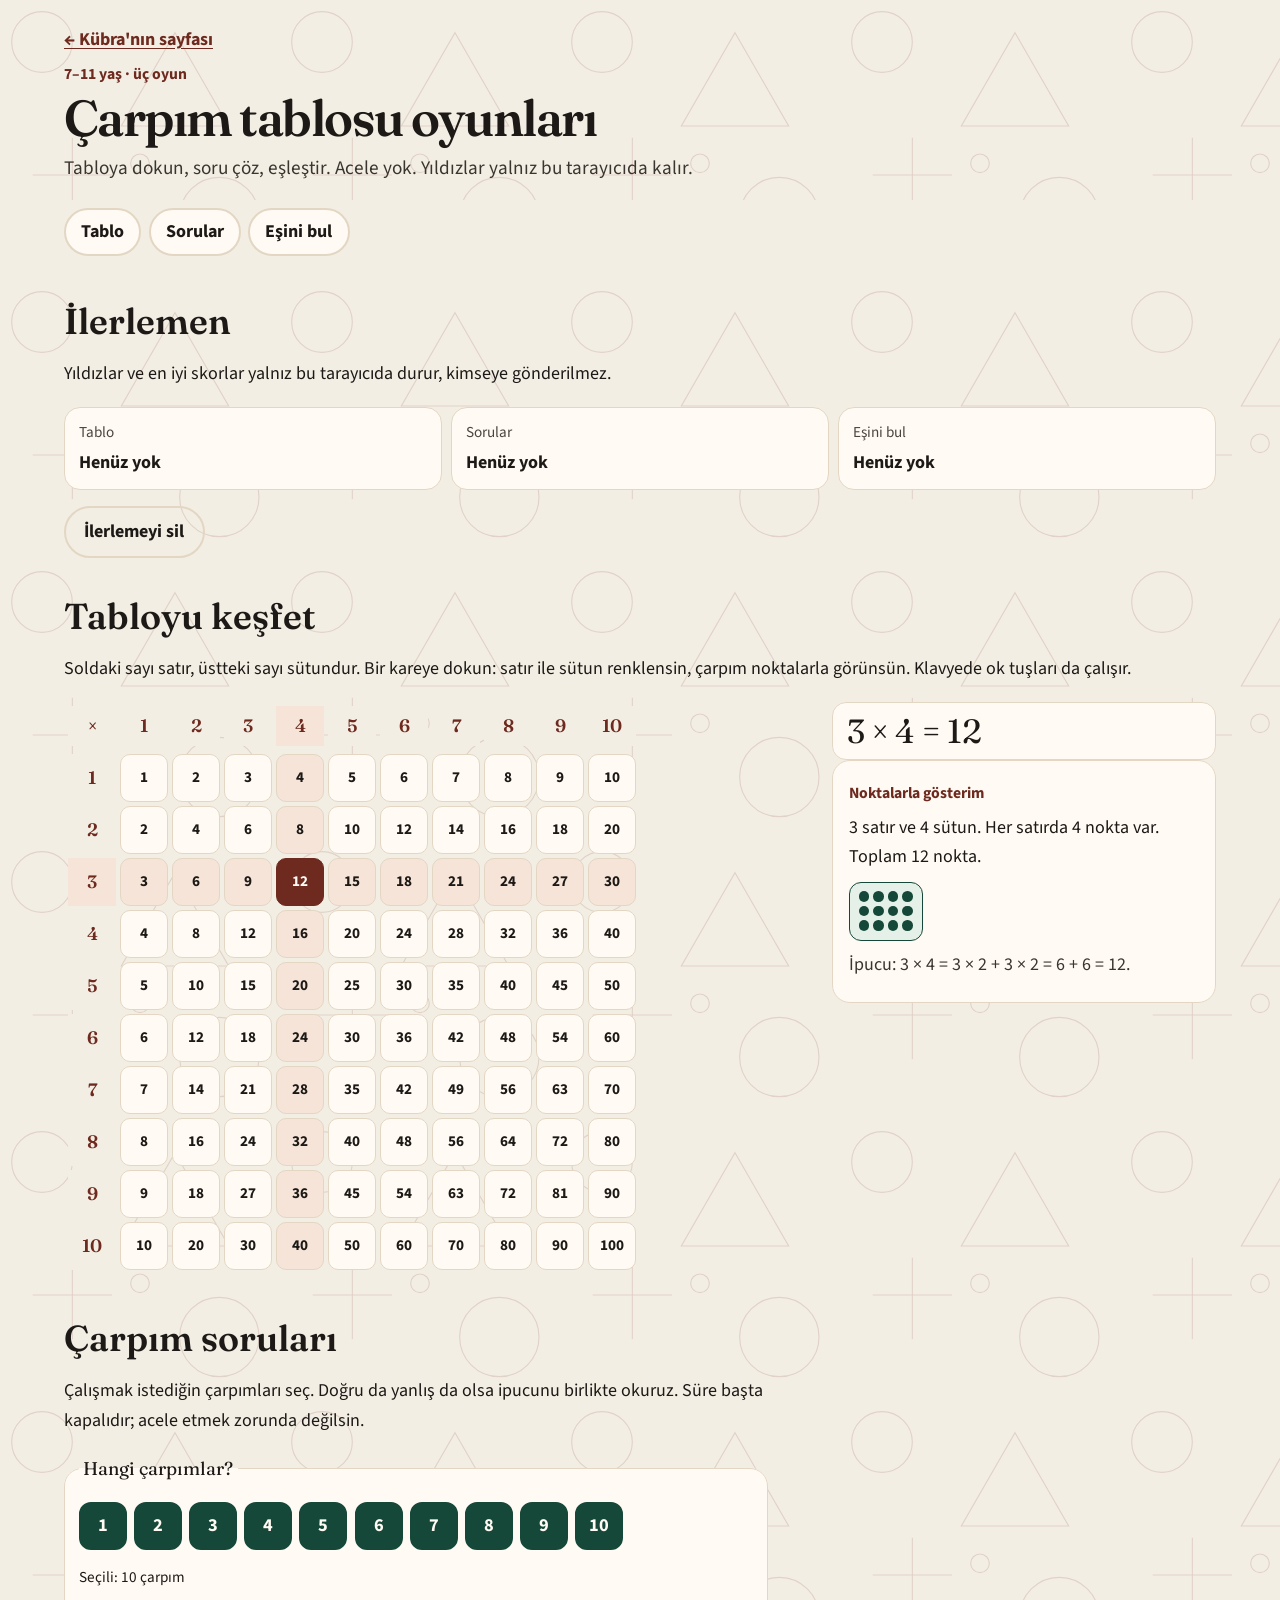
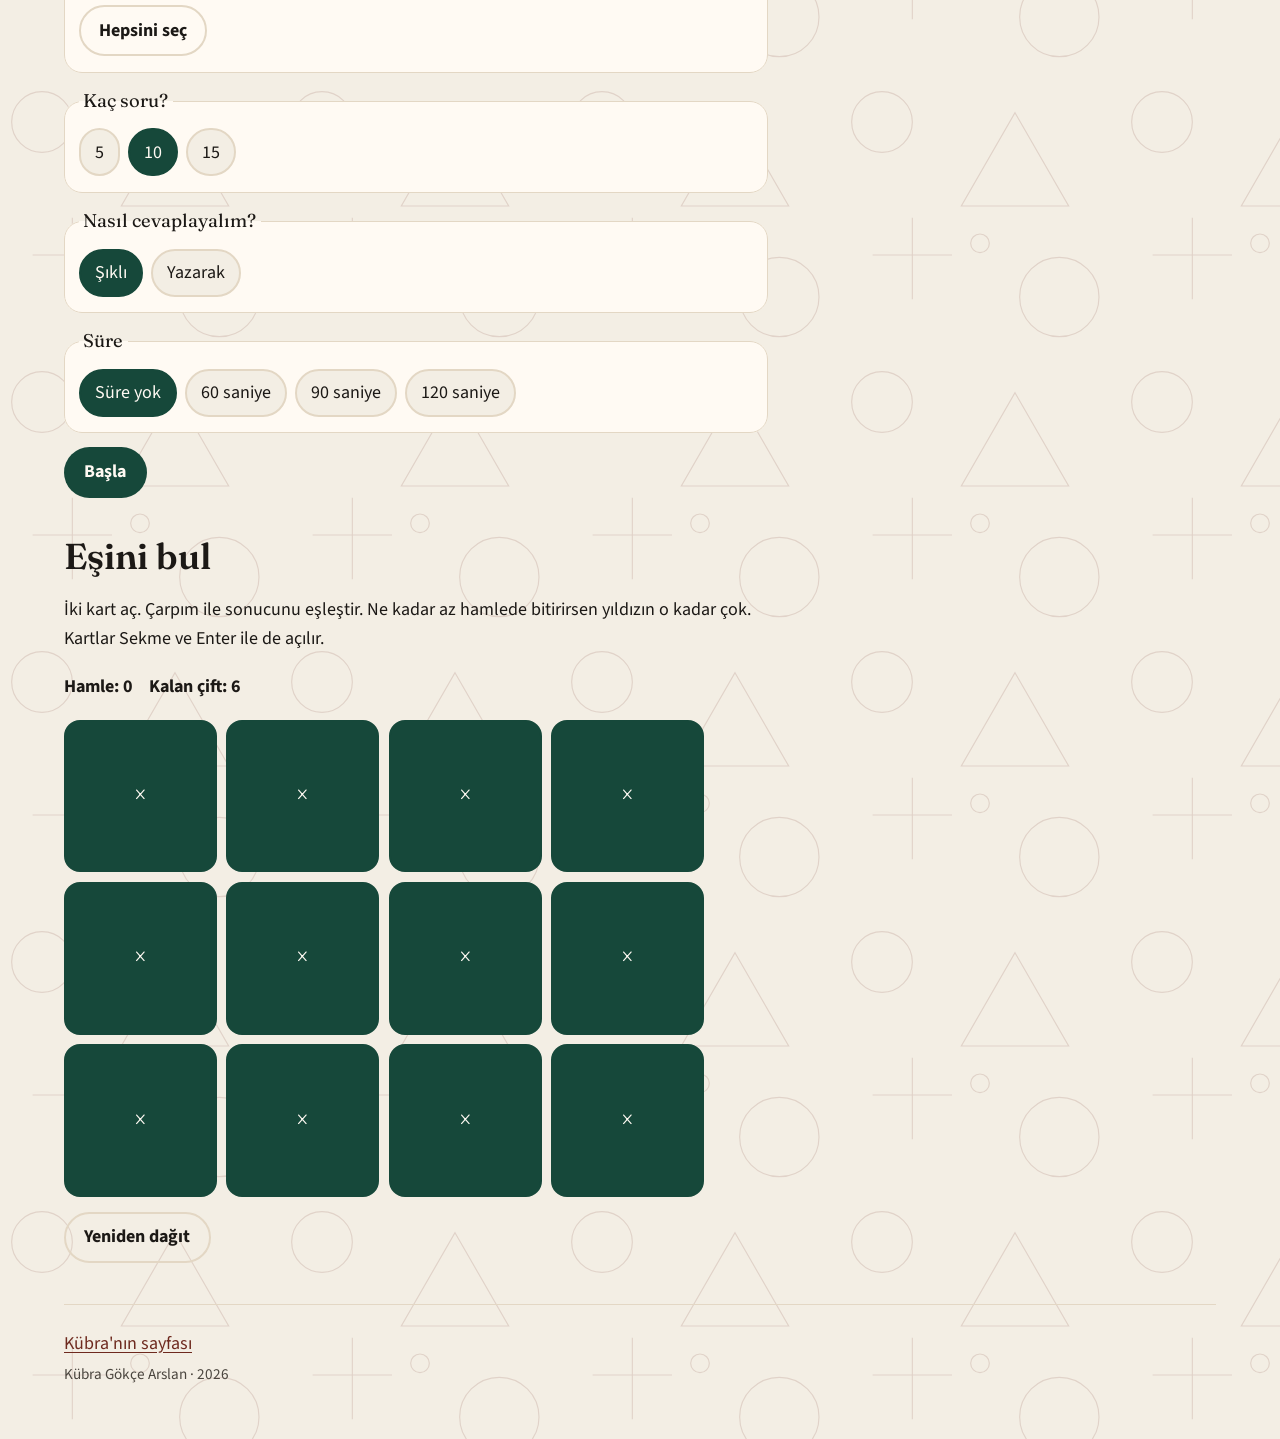
==== oyunlar/index.html @ b250f560 "Add Kübra's personal page and multiplication games Publish a static Turkish homepage from the reposi" ====
<!DOCTYPE html>
<html lang="tr">
<head>
  <meta charset="utf-8">
  <meta name="viewport" content="width=device-width, initial-scale=1">
  <meta name="description" content="7–11 yaş için çarpım tablosu oyunları: etkileşimli tablo, sorular ve eşleştirme.">
  <meta name="theme-color" content="#f3eee4">
  <meta name="color-scheme" content="light">
  <title>Çarpım tablosu oyunları · Kübra Gökçe Arslan</title>
  <link rel="icon" href="../favicon.svg" type="image/svg+xml">
  <link rel="preconnect" href="https://fonts.googleapis.com">
  <link rel="preconnect" href="https://fonts.gstatic.com" crossorigin>
  <link href="https://fonts.googleapis.com/css2?family=Fraunces:ital,opsz,wght@0,9..144,600;1,9..144,500&family=Source+Sans+3:ital,wght@0,400;0,600;0,700;1,400&display=swap" rel="stylesheet">
  <link rel="stylesheet" href="../styles.css">
  <link rel="stylesheet" href="oyun.css">
</head>
<body>
  <a class="skip" href="#icerik">İçeriğe geç</a>
  <div class="wrap">
    <!-- Oyunların görünen yazıları bu dosyada. Kurallar mantik.js ve oyun.js içindedir. -->
    <header class="page-intro">
      <a class="back" href="../index.html">← Kübra'nın sayfası</a>
      <p class="kicker">7–11 yaş · üç oyun</p>
      <h1>Çarpım tablosu oyunları</h1>
      <p class="lead">Tabloya dokun, soru çöz, eşleştir. Acele yok. Yıldızlar yalnız bu tarayıcıda kalır.</p>
    </header>

    <nav class="game-nav" aria-label="Oyunlar">
      <a href="#tablo">Tablo</a>
      <a href="#sorular">Sorular</a>
      <a href="#esini-bul">Eşini bul</a>
    </nav>

    <main id="icerik">
      <noscript>
        <p class="noscript">Oyunlar için JavaScript açık olmalı. Başka bir şey indirmen gerekmez.</p>
      </noscript>

      <section id="ilerleme" aria-labelledby="ilerleme-baslik">
        <h2 id="ilerleme-baslik">İlerlemen</h2>
        <p>Yıldızlar ve en iyi skorlar yalnız bu tarayıcıda durur, kimseye gönderilmez.</p>
        <dl class="scores">
          <div>
            <dt>Tablo</dt>
            <dd id="score-table">Henüz yok</dd>
          </div>
          <div>
            <dt>Sorular</dt>
            <dd id="score-quiz">Henüz yok</dd>
          </div>
          <div>
            <dt>Eşini bul</dt>
            <dd id="score-memory">Henüz yok</dd>
          </div>
        </dl>
        <p id="storage-note" class="fine" hidden>Bu tarayıcı skoru saklayamadı. Oyun yine de oynanır.</p>
        <button type="button" id="reset-progress" class="btn btn-ghost">İlerlemeyi sil</button>
      </section>

      <section id="tablo" aria-labelledby="tablo-baslik">
        <h2 id="tablo-baslik">Tabloyu keşfet</h2>
        <p>Soldaki sayı satır, üstteki sayı sütundur. Bir kareye dokun: satır ile sütun renklensin, çarpım noktalarla görünsün. Klavyede ok tuşları da çalışır. <span class="scroll-hint">Telefonda tabloyu yana kaydırabilirsin.</span></p>
        <div class="table-layout">
          <div class="viz-col">
            <p class="eqbar" id="viz-eq">3 × 4 = 12</p>
            <div class="viz">
              <p class="kicker">Noktalarla gösterim</p>
              <p id="viz-area"></p>
              <div id="viz-dots" class="dots" aria-hidden="true"></div>
              <p class="ipucu" id="viz-hint"></p>
            </div>
          </div>
          <div class="table-scroll" id="table-host"></div>
        </div>
        <p id="table-live" class="sr-only" aria-live="polite"></p>
      </section>

      <section id="sorular" aria-labelledby="soru-baslik">
        <h2 id="soru-baslik">Çarpım soruları</h2>
        <p>Çalışmak istediğin çarpımları seç. Doğru da yanlış da olsa ipucunu birlikte okuruz. Süre başta kapalıdır; acele etmek zorunda değilsin.</p>

        <div id="quiz-setup">
          <fieldset>
            <legend>Hangi çarpımlar?</legend>
            <div class="factor-grid" id="factor-grid"></div>
            <p id="factor-count" class="fine"></p>
            <button type="button" id="factors-all" class="btn btn-ghost">Hepsini seç</button>
          </fieldset>
          <fieldset class="pick">
            <legend>Kaç soru?</legend>
            <label class="chip"><input type="radio" name="adet" value="5"> <span>5</span></label>
            <label class="chip"><input type="radio" name="adet" value="10" checked> <span>10</span></label>
            <label class="chip"><input type="radio" name="adet" value="15"> <span>15</span></label>
          </fieldset>
          <fieldset class="pick">
            <legend>Nasıl cevaplayalım?</legend>
            <label class="chip"><input type="radio" name="mod" value="choice" checked> <span>Şıklı</span></label>
            <label class="chip"><input type="radio" name="mod" value="type"> <span>Yazarak</span></label>
          </fieldset>
          <fieldset class="pick">
            <legend>Süre</legend>
            <label class="chip"><input type="radio" name="sure" value="0" checked> <span>Süre yok</span></label>
            <label class="chip"><input type="radio" name="sure" value="60"> <span>60 saniye</span></label>
            <label class="chip"><input type="radio" name="sure" value="90"> <span>90 saniye</span></label>
            <label class="chip"><input type="radio" name="sure" value="120"> <span>120 saniye</span></label>
          </fieldset>
          <p id="setup-error" class="msg" hidden role="status"></p>
          <button type="button" id="quiz-start" class="btn">Başla</button>
        </div>

        <div id="quiz-play" hidden>
          <p class="quiz-status">
            <span id="quiz-progress">Soru 1 / 10</span>
            <span id="quiz-score">Doğru: 0 · Seri: 0</span>
            <span id="quiz-time" hidden>Kalan: 60 sn</span>
          </p>
          <p class="question" id="quiz-question"></p>
          <div class="choices" id="quiz-choices"></div>
          <div id="quiz-type" hidden>
            <label class="sr-only" for="quiz-input">Cevabın</label>
            <input id="quiz-input" class="answer-input" inputmode="numeric" autocomplete="off" maxlength="3">
            <div class="keypad" id="quiz-keypad"></div>
          </div>
          <div id="quiz-feedback" class="feedback" role="status"></div>
          <div class="row-actions">
            <button type="button" id="quiz-next" class="btn" hidden>Sonraki</button>
            <button type="button" id="quiz-quit" class="btn btn-ghost">Vazgeç</button>
          </div>
        </div>

        <div id="quiz-result" hidden>
          <h3 id="quiz-result-title" tabindex="-1">Tur bitti</h3>
          <p id="quiz-result-body"></p>
          <button type="button" id="quiz-again" class="btn">Yeniden oyna</button>
        </div>
      </section>

      <section id="esini-bul" aria-labelledby="es-baslik">
        <h2 id="es-baslik">Eşini bul</h2>
        <p>İki kart aç. Çarpım ile sonucunu eşleştir. Ne kadar az hamlede bitirirsen yıldızın o kadar çok. Kartlar Sekme ve Enter ile de açılır.</p>
        <p class="quiz-status">
          <span id="memory-moves">Hamle: 0</span>
          <span id="memory-left">Kalan çift: 6</span>
        </p>
        <div class="cards" id="memory-board"></div>
        <p id="memory-live" class="sr-only" aria-live="polite"></p>
        <div id="memory-win" class="feedback" hidden></div>
        <button type="button" id="memory-new" class="btn btn-ghost">Yeniden dağıt</button>
      </section>
    </main>

    <footer>
      <p><a href="../index.html">Kübra'nın sayfası</a></p>
      <p class="fine">Kübra Gökçe Arslan · 2026</p>
    </footer>
  </div>
  <script src="mantik.js"></script>
  <script src="oyun.js"></script>
</body>
</html>
---- styles.css ----
/* Görünüm bu dosyada. Yazıları değiştirmek için index.html dosyasına bak. */

:root {
  --bg: #f3eee4;
  --card: #fffaf3;
  --ink: #1c1916;
  --ink-soft: #3a352f;
  --muted: #4a453e;
  --line: #e3d7c4;
  --terra: #6e2a1f;
  --palm: #16483a;
  --palm-deep: #0f3329;
  --cream: #fffaf3;
  --gold: #8d6b2f;
  --wash: #f6e4d8;
  --good: #e4f0e8;
  --serif: "Fraunces", "Iowan Old Style", Palatino, "Palatino Linotype", Georgia, serif;
  --sans: "Source Sans 3", "Segoe UI", sans-serif;
}

*,
*::before,
*::after {
  box-sizing: border-box;
}

html {
  scroll-behavior: smooth;
}

body {
  margin: 0;
  background-color: var(--bg);
  background-image: url("motif.svg");
  background-size: 280px;
  color: var(--ink);
  font-family: var(--sans);
  font-size: 1.125rem;
  line-height: 1.65;
  overflow-x: clip;
}

::selection {
  background: #ead3b0;
  color: var(--ink);
}

img,
svg {
  max-width: 100%;
  height: auto;
}

a {
  color: var(--terra);
  text-underline-offset: 0.18em;
}

a:hover {
  color: var(--palm);
}

:focus {
  outline: 3px solid var(--palm);
  outline-offset: 3px;
}

:focus:not(:focus-visible) {
  outline: none;
}

.skip {
  position: absolute;
  left: 0.75rem;
  top: -4rem;
  z-index: 20;
  background: var(--ink);
  color: var(--cream);
  padding: 0.55rem 0.9rem;
  border-radius: 10px;
  text-decoration: none;
}

.skip:focus {
  top: 0.75rem;
}

.wrap {
  width: min(42rem, calc(100% - 2rem));
  margin-inline: auto;
  padding-bottom: 3rem;
}

.kicker,
.section-kicker {
  margin: 0;
  color: var(--terra);
  font-weight: 700;
  font-size: 0.98rem;
}

.hero {
  padding: 1.25rem 0 0.5rem;
}

.nav {
  display: flex;
  flex-wrap: wrap;
  gap: 0.35rem 0.85rem;
  align-items: center;
  margin: 0 0 1.35rem;
}

.nav a {
  color: var(--ink);
  min-height: 44px;
  display: inline-flex;
  align-items: center;
  text-decoration-thickness: 1px;
}

.nav a.nav-cta {
  color: var(--cream);
  background: var(--palm);
  text-decoration: none;
  font-weight: 700;
  padding: 0.35rem 0.95rem;
  border-radius: 999px;
}

.nav a.nav-cta:hover {
  color: var(--cream);
  background: var(--palm-deep);
}

.hero-top {
  display: flex;
  flex-direction: column;
  gap: 0.85rem;
  margin-bottom: 1rem;
}

.seal {
  position: relative;
  width: 6.25rem;
  height: 6.25rem;
  color: var(--terra);
  display: grid;
  place-items: center;
  flex: none;
}

.seal svg {
  position: absolute;
  inset: 0;
  width: 100%;
  height: 100%;
}

.seal-letter {
  position: relative;
  font-family: var(--serif);
  font-size: 2.35rem;
  line-height: 1;
}

.portre {
  width: 6.5rem;
  height: 6.5rem;
  object-fit: cover;
  border-radius: 50%;
  border: 3px solid var(--cream);
  box-shadow: 0 0 0 1.5px var(--line);
}

h1,
h2,
h3 {
  font-family: var(--serif);
  font-weight: 600;
  line-height: 1.12;
  text-wrap: balance;
}

h1 {
  margin: 0.15rem 0 0.35rem;
  font-size: clamp(2.5rem, 8vw, 4.15rem);
  letter-spacing: -0.03em;
}

h1 em {
  font-style: italic;
  font-weight: 500;
  color: var(--terra);
}

h2 {
  margin: 0 0 0.75rem;
  font-size: clamp(1.75rem, 4vw, 2.25rem);
}

h3 {
  margin: 0 0 0.3rem;
  font-size: 1.35rem;
}

.idx {
  display: block;
  margin-bottom: 0.2rem;
  color: var(--terra);
  font-size: 0.82rem;
  letter-spacing: 0.08em;
  font-variant-numeric: tabular-nums;
}

.fullname {
  margin: 0;
  font-weight: 700;
}

.roles {
  margin: 0.15rem 0 0;
  color: var(--muted);
}

.lead {
  font-size: 1.2rem;
  color: var(--ink-soft);
  margin: 0.4rem 0 1rem;
}

.yol {
  display: flex;
  align-items: center;
  gap: 0.7rem;
  font-family: var(--serif);
  font-size: 1.15rem;
}

.yol-cizgi {
  flex: 1;
  max-width: 9rem;
  height: 2px;
  background: linear-gradient(90deg, var(--terra), var(--gold), var(--palm));
}

.yol-alt {
  margin: 0.35rem 0 0;
  color: var(--muted);
  font-size: 0.98rem;
}

main section {
  margin-top: 2.4rem;
}

.section-kicker {
  margin-top: -0.35rem;
  margin-bottom: 1rem;
}

.thread {
  border-left: 3px solid var(--terra);
  padding-left: 0.95rem;
  margin: 1.15rem 0;
}

.thread-hukuk {
  border-left-color: var(--gold);
}

.thread-aile {
  border-left-color: var(--palm);
}

hr.soft {
  border: 0;
  height: 2px;
  width: 4.5rem;
  margin: 2.2rem 0 0;
  background: linear-gradient(90deg, var(--terra), var(--gold), var(--palm));
}

.play {
  background: var(--palm);
  color: var(--cream);
  border-radius: 24px;
  padding: 1.35rem 1.25rem 1.45rem;
  display: grid;
  gap: 1rem;
}

.play .kicker,
.play h2,
.play p {
  color: var(--cream);
}

.play .kicker {
  color: #f6e2c4;
}

.play p {
  margin: 0.35rem 0 1rem;
}

.play .btn {
  background: var(--cream);
  color: var(--palm-deep);
}

.play .btn:hover {
  background: #fff;
  color: var(--palm-deep);
}

.play-dots {
  display: grid;
  grid-template-columns: repeat(4, 0.85rem);
  gap: 0.45rem;
  align-content: center;
  justify-content: start;
  padding: 0.35rem;
  border: 1.5px solid rgba(255, 250, 243, 0.55);
  border-radius: 14px;
  width: max-content;
  height: max-content;
}

.play-dots span {
  width: 0.85rem;
  height: 0.85rem;
  border-radius: 50%;
  background: var(--cream);
}

.btn,
button,
input {
  font: inherit;
}

.btn {
  display: inline-flex;
  align-items: center;
  justify-content: center;
  min-height: 48px;
  padding: 0.55rem 1.15rem;
  border-radius: 999px;
  border: 2px solid transparent;
  background: var(--palm);
  color: var(--cream);
  text-decoration: none;
  font-weight: 700;
  cursor: pointer;
  touch-action: manipulation;
}

.btn:hover {
  background: var(--palm-deep);
  color: var(--cream);
}

.btn-ghost {
  background: transparent;
  color: var(--ink);
  border-color: var(--line);
}

.btn-ghost:hover {
  background: var(--card);
  color: var(--ink);
}

footer {
  margin-top: 2.6rem;
  padding-top: 1.2rem;
  border-top: 1px solid var(--line);
  color: var(--muted);
}

footer p {
  margin: 0.25rem 0;
}

.footer-name {
  font-family: var(--serif);
  color: var(--ink);
  font-size: 1.25rem;
}

.fine {
  font-size: 0.95rem;
}

.sr-only {
  position: absolute;
  width: 1px;
  height: 1px;
  padding: 0;
  margin: -1px;
  overflow: hidden;
  clip: rect(0, 0, 0, 0);
  white-space: nowrap;
  border: 0;
}

@media (min-width: 680px) {
  .hero-top {
    flex-direction: row;
    align-items: center;
    gap: 1.2rem;
  }

  .play {
    grid-template-columns: 1fr auto;
    align-items: center;
    padding: 1.5rem 1.4rem;
  }
}

@media (prefers-reduced-motion: reduce) {
  html {
    scroll-behavior: auto;
  }

  *,
  *::before,
  *::after {
    animation: none !important;
    transition: none !important;
  }
}

@media (forced-colors: active) {
  .nav-cta,
  .btn,
  .play {
    border: 1px solid ButtonText;
  }
}
---- oyunlar/oyun.css ----
/* Oyun sayfasının görünümü. Ortak renkler styles.css içindedir. */

.wrap {
  width: min(72rem, calc(100% - 1.5rem));
}

.page-intro {
  padding-top: 1.1rem;
}

.page-intro h1 {
  font-size: clamp(2rem, 6vw, 3.15rem);
}

.back {
  display: inline-flex;
  align-items: center;
  min-height: 44px;
  font-weight: 700;
}

.game-nav {
  position: sticky;
  top: 0;
  z-index: 5;
  display: flex;
  flex-wrap: wrap;
  gap: 0.45rem;
  margin: 0.4rem -0.25rem 0.6rem;
  padding: 0.45rem 0.25rem;
  background: #f3eee4;
}

.game-nav a {
  display: inline-flex;
  align-items: center;
  justify-content: center;
  min-height: 48px;
  padding: 0.35rem 0.95rem;
  border-radius: 999px;
  background: var(--card);
  color: var(--ink);
  text-decoration: none;
  font-weight: 700;
  border: 2px solid var(--line);
}

.game-nav a:hover {
  border-color: var(--palm);
  color: var(--palm);
}

main section {
  scroll-margin-top: 4.5rem;
}

.scores {
  display: grid;
  gap: 0.6rem;
  margin: 0.8rem 0 1rem;
  padding: 0;
}

.scores div {
  background: var(--card);
  border: 1px solid var(--line);
  border-radius: 16px;
  padding: 0.75rem 0.85rem;
}

.scores dt {
  color: var(--muted);
  font-size: 0.95rem;
}

.scores dd {
  margin: 0.15rem 0 0;
  font-weight: 700;
}

.table-layout {
  display: flex;
  flex-direction: column;
  gap: 0.75rem;
}

.viz-col {
  display: contents;
}

.eqbar {
  margin: 0;
  background: var(--card);
  border: 1px solid var(--line);
  border-radius: 14px;
  padding: 0.55rem 0.9rem;
  font-family: var(--serif);
  font-size: clamp(1.6rem, 5vw, 2.1rem);
  line-height: 1.15;
}

.viz {
  background: var(--card);
  border: 1px solid var(--line);
  border-radius: 18px;
  padding: 0.9rem 1rem 1rem;
}

.viz p {
  margin: 0.35rem 0;
}

.dots {
  --cols: 4;
  display: grid;
  grid-template-columns: repeat(var(--cols), minmax(0, 1fr));
  gap: 4px;
  width: min(100%, max(4.5rem, calc(var(--cols) * 1.15rem)));
  margin: 0.6rem 0;
  padding: 0.55rem;
  border: 1.5px solid var(--palm);
  border-radius: 12px;
  background: var(--good);
}

.dot {
  width: 100%;
  aspect-ratio: 1;
  border-radius: 50%;
  background: var(--palm);
}

.ipucu {
  color: var(--ink-soft);
}

.table-scroll {
  overflow: auto;
  overscroll-behavior: contain;
  padding-bottom: 0.35rem;
  max-height: min(32rem, 62vh);
}

.m-table {
  border-collapse: separate;
  border-spacing: 4px;
  margin: 0;
}

.m-table th,
.m-table td {
  padding: 0;
  text-align: center;
}

.m-table th {
  min-width: 48px;
  height: 40px;
  font-family: var(--serif);
  font-weight: 600;
  color: var(--terra);
  background: var(--bg);
}

.m-table thead th {
  position: sticky;
  top: 0;
  z-index: 1;
}

.m-table th[scope="row"] {
  position: sticky;
  left: 0;
  z-index: 2;
}

.m-table thead th:first-child {
  left: 0;
  z-index: 3;
}

.m-table th.is-line {
  background: var(--wash);
}

.m-table button {
  width: 48px;
  height: 48px;
  border-radius: 10px;
  border: 1px solid var(--line);
  background: var(--card);
  color: var(--ink);
  font-weight: 700;
  font-size: 0.95rem;
  padding: 0;
  cursor: pointer;
  touch-action: manipulation;
}

.m-table td.is-line button {
  background: var(--wash);
}

.m-table td.is-selected button {
  background: var(--terra);
  color: var(--cream);
  border-color: var(--terra);
}

.scroll-hint {
  display: inline;
}

fieldset {
  border: 1px solid var(--line);
  border-radius: 18px;
  margin: 0 0 0.85rem;
  padding: 0.75rem 0.85rem 0.95rem;
  background: var(--card);
}

legend {
  font-family: var(--serif);
  font-size: 1.15rem;
  padding: 0 0.3rem;
}

.factor-grid {
  display: flex;
  flex-wrap: wrap;
  gap: 0.45rem;
  margin: 0.35rem 0 0.55rem;
}

.factor {
  min-width: 48px;
  min-height: 48px;
  border-radius: 12px;
  border: 2px solid var(--line);
  background: var(--bg);
  color: var(--ink);
  font-weight: 700;
  font-size: 1.15rem;
  cursor: pointer;
  touch-action: manipulation;
}

.factor[aria-pressed="true"] {
  background: var(--palm);
  color: var(--cream);
  border-color: var(--palm);
}

.pick {
  display: flex;
  flex-wrap: wrap;
  gap: 0.45rem;
  align-items: center;
}

.pick legend {
  margin-right: 0.35rem;
}

.chip {
  position: relative;
  display: inline-flex;
  align-items: center;
  min-height: 48px;
  padding: 0.3rem 0.9rem;
  border-radius: 999px;
  border: 2px solid var(--line);
  background: var(--bg);
  cursor: pointer;
}

.chip input {
  position: absolute;
  opacity: 0;
  inset: 0;
  margin: 0;
  cursor: pointer;
}

.chip.is-on {
  background: var(--palm);
  color: var(--cream);
  border-color: var(--palm);
}

.chip:focus-within {
  outline: 3px solid var(--ink);
  outline-offset: 3px;
}

.msg {
  color: var(--terra);
  font-weight: 700;
}

.quiz-status {
  display: flex;
  flex-wrap: wrap;
  gap: 0.35rem 1rem;
  font-weight: 700;
}

.quiz-status .is-low {
  color: var(--terra);
}

.question {
  font-family: var(--serif);
  font-size: clamp(2rem, 7vw, 3rem);
  margin: 0.4rem 0 0.8rem;
}

.choices {
  display: grid;
  grid-template-columns: 1fr 1fr;
  gap: 0.6rem;
}

.choice {
  min-height: 72px;
  border-radius: 16px;
  border: 2px solid var(--line);
  background: var(--card);
  color: var(--ink);
  display: flex;
  flex-direction: column;
  align-items: center;
  justify-content: center;
  gap: 0.1rem;
  cursor: pointer;
  touch-action: manipulation;
}

.choice-n {
  font-family: var(--serif);
  font-size: 1.7rem;
  line-height: 1.1;
}

.choice-tag {
  min-height: 1.1rem;
  font-size: 0.85rem;
  font-weight: 700;
}

.choice.is-right {
  background: var(--good);
  border-color: var(--palm);
  color: var(--palm-deep);
}

.choice.is-wrong {
  background: #f8ebe3;
  border-color: var(--terra);
  color: var(--terra);
}

.choice[aria-disabled="true"] {
  cursor: default;
}

.answer-input {
  width: 100%;
  min-height: 64px;
  text-align: center;
  font-family: var(--serif);
  font-size: 2rem;
  border: 2px solid var(--line);
  border-radius: 16px;
  background: var(--card);
  color: var(--ink);
}

.keypad {
  display: grid;
  grid-template-columns: repeat(3, 1fr);
  gap: 0.45rem;
  margin-top: 0.6rem;
}

.key {
  min-height: 56px;
  border-radius: 14px;
  border: 2px solid var(--line);
  background: var(--card);
  color: var(--ink);
  font-size: 1.25rem;
  font-weight: 700;
  cursor: pointer;
  touch-action: manipulation;
}

.key[aria-disabled="true"] {
  cursor: default;
  opacity: 0.55;
}

.feedback {
  margin: 0.9rem 0;
  padding: 0.85rem 0.95rem;
  border-radius: 16px;
  background: var(--card);
  border: 1px solid var(--line);
}

.feedback:empty {
  display: none;
}

.feedback p {
  margin: 0.3rem 0;
}

.fb-title {
  font-weight: 700;
  font-size: 1.2rem;
}

.fb-title.is-good {
  color: var(--palm);
}

.fb-title.is-soft {
  color: var(--terra);
}

.big-eq {
  font-family: var(--serif);
  font-size: 1.6rem;
}

.row-actions {
  display: flex;
  flex-wrap: wrap;
  gap: 0.5rem;
}

#sorular,
#esini-bul {
  max-width: 44rem;
}

.cards {
  display: grid;
  grid-template-columns: repeat(3, minmax(0, 1fr));
  gap: 0.6rem;
  margin: 0.4rem 0 0.9rem;
  max-width: 36rem;
}

.card {
  position: relative;
  aspect-ratio: 1;
  min-height: 4.75rem;
  border-radius: 16px;
  border: 2px solid var(--palm);
  background: var(--palm);
  color: var(--cream);
  padding: 0.45rem 0.35rem 0.4rem;
  display: flex;
  flex-direction: column;
  align-items: center;
  justify-content: center;
  gap: 0.15rem;
  cursor: pointer;
  touch-action: manipulation;
  user-select: none;
}

.card:not(.is-up)::before {
  content: "×";
  font-family: var(--serif);
  font-size: 1.6rem;
}

.card .kind {
  font-size: 0.78rem;
  font-weight: 700;
  letter-spacing: 0.02em;
}

.card .value {
  font-family: var(--serif);
  font-size: clamp(1.05rem, 3.4vw, 1.45rem);
  line-height: 1.15;
}

.card.is-up {
  background: var(--card);
  color: var(--ink);
  border-color: var(--terra);
}

.card.is-matched {
  background: var(--good);
  color: var(--palm-deep);
  border-color: var(--palm);
}

.card.is-matched::after {
  content: "✓";
  position: absolute;
  top: 4px;
  right: 8px;
  font-size: 0.9rem;
  color: var(--palm);
}

.noscript {
  background: var(--card);
  border: 1px solid var(--line);
  border-radius: 12px;
  padding: 0.8rem 1rem;
}

[hidden] {
  display: none !important;
}

@media (min-width: 720px) {
  .scores {
    grid-template-columns: repeat(3, 1fr);
  }

  .cards {
    grid-template-columns: repeat(4, minmax(0, 1fr));
    max-width: 40rem;
  }

  .scroll-hint {
    display: none;
  }
}

@media (min-width: 960px) {
  .table-layout {
    display: grid;
    grid-template-columns: auto minmax(17rem, 24rem);
    gap: 1.25rem;
    align-items: start;
  }

  .viz-col {
    display: block;
    position: sticky;
    top: 4.6rem;
  }

  .eqbar {
    position: static;
  }

  .table-scroll {
    order: -1;
    max-height: none;
  }
}

@media (hover: hover) {
  .factor:hover,
  .choice:hover,
  .key:hover,
  .card:hover,
  .m-table button:hover {
    border-color: var(--palm);
  }

  .factor[aria-pressed="true"]:hover,
  .m-table td.is-selected button:hover {
    border-color: var(--palm-deep);
  }
}

@media (forced-colors: active) {
  .factor,
  .choice,
  .card,
  .key,
  .m-table button,
  .game-nav a {
    border: 1px solid ButtonText;
  }
}
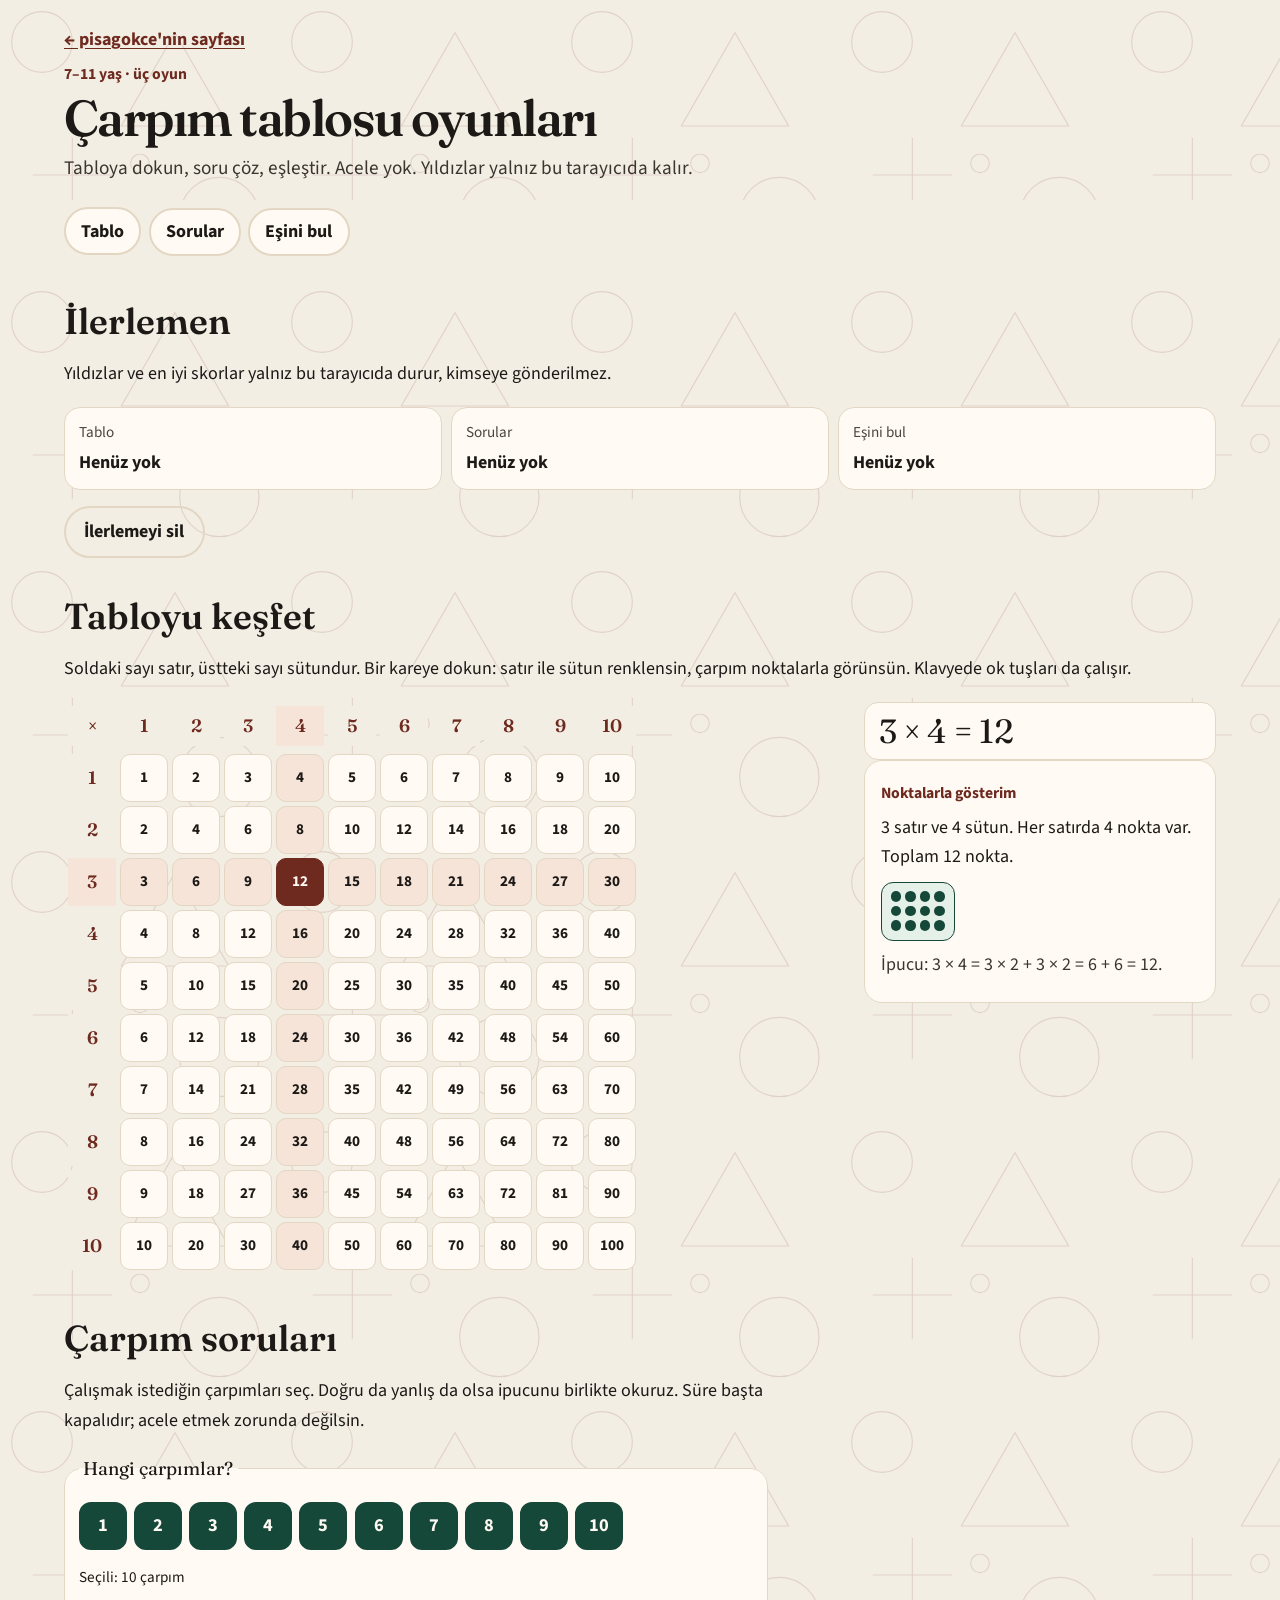
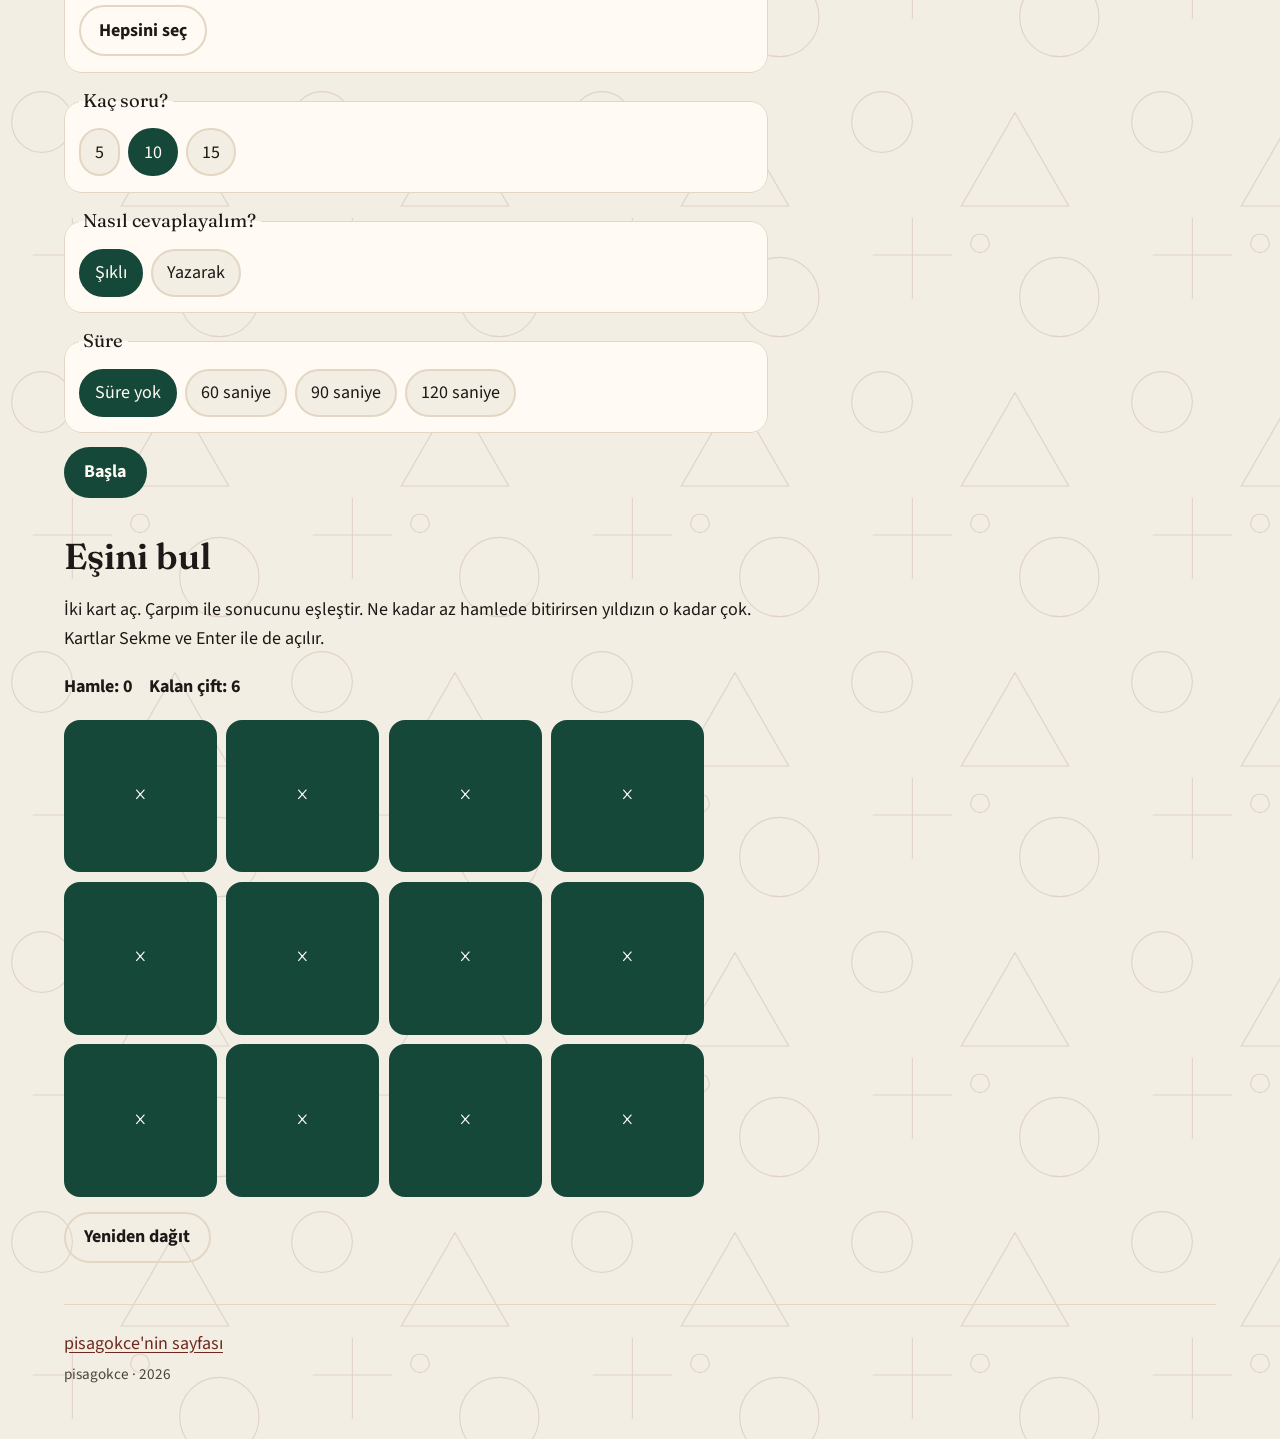
==== commit 554662b4: "Use the public name pisagokce and drop private details The page no longer names family members or a " ====
--- a/oyunlar/index.html
+++ b/oyunlar/index.html
@@ -6,7 +6,7 @@
   <meta name="description" content="7–11 yaş için çarpım tablosu oyunları: etkileşimli tablo, sorular ve eşleştirme.">
   <meta name="theme-color" content="#f3eee4">
   <meta name="color-scheme" content="light">
-  <title>Çarpım tablosu oyunları · Kübra Gökçe Arslan</title>
+  <title>Çarpım tablosu oyunları · pisagokce</title>
   <link rel="icon" href="../favicon.svg" type="image/svg+xml">
   <link rel="preconnect" href="https://fonts.googleapis.com">
   <link rel="preconnect" href="https://fonts.gstatic.com" crossorigin>
@@ -19,7 +19,7 @@
   <div class="wrap">
     <!-- Oyunların görünen yazıları bu dosyada. Kurallar mantik.js ve oyun.js içindedir. -->
     <header class="page-intro">
-      <a class="back" href="../index.html">← Kübra'nın sayfası</a>
+      <a class="back" href="../index.html">← pisagokce'nin sayfası</a>
       <p class="kicker">7–11 yaş · üç oyun</p>
       <h1>Çarpım tablosu oyunları</h1>
       <p class="lead">Tabloya dokun, soru çöz, eşleştir. Acele yok. Yıldızlar yalnız bu tarayıcıda kalır.</p>
@@ -150,8 +150,8 @@
     </main>
 
     <footer>
-      <p><a href="../index.html">Kübra'nın sayfası</a></p>
-      <p class="fine">Kübra Gökçe Arslan · 2026</p>
+      <p><a href="../index.html">pisagokce'nin sayfası</a></p>
+      <p class="fine">pisagokce · 2026</p>
     </footer>
   </div>
   <script src="mantik.js"></script>
--- a/styles.css
+++ b/styles.css
@@ -269,10 +269,6 @@
   border-left-color: var(--gold);
 }
 
-.thread-aile {
-  border-left-color: var(--palm);
-}
-
 hr.soft {
   border: 0;
   height: 2px;
--- a/oyunlar/oyun.css
+++ b/oyunlar/oyun.css
@@ -2,6 +2,7 @@
 
 .wrap {
   width: min(72rem, calc(100% - 1.5rem));
+  min-width: 0;
 }
 
 .page-intro {
@@ -82,6 +83,8 @@
   display: flex;
   flex-direction: column;
   gap: 0.75rem;
+  min-width: 0;
+  max-width: 100%;
 }
 
 .viz-col {
@@ -135,6 +138,9 @@
 }
 
 .table-scroll {
+  width: 100%;
+  min-width: 0;
+  max-width: 100%;
   overflow: auto;
   overscroll-behavior: contain;
   padding-bottom: 0.35rem;
@@ -540,7 +546,7 @@
 @media (min-width: 960px) {
   .table-layout {
     display: grid;
-    grid-template-columns: auto minmax(17rem, 24rem);
+    grid-template-columns: minmax(0, 1fr) minmax(16rem, 22rem);
     gap: 1.25rem;
     align-items: start;
   }
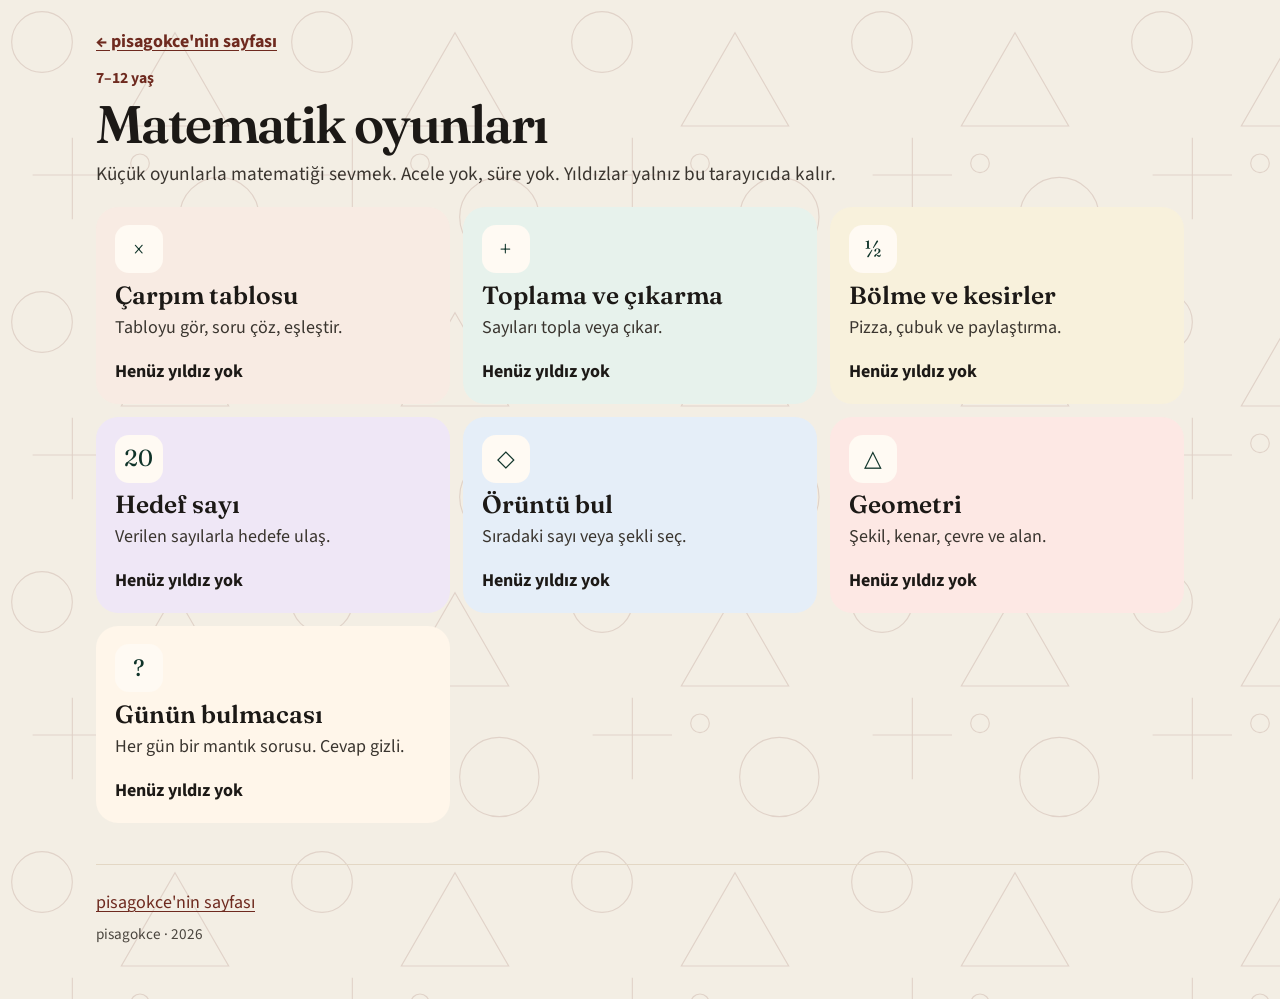
==== commit 0807202f: "Add a math games hub and a respectful language page Keep the multiplication games and open oyunlar/ " ====
--- a/oyunlar/index.html
+++ b/oyunlar/index.html
@@ -3,150 +3,86 @@
 <head>
   <meta charset="utf-8">
   <meta name="viewport" content="width=device-width, initial-scale=1">
-  <meta name="description" content="7–11 yaş için çarpım tablosu oyunları: etkileşimli tablo, sorular ve eşleştirme.">
+  <meta name="description" content="7–12 yaş için matematik oyunları: çarpım, toplama, kesirler, hedef sayı, örüntü, geometri ve günün bulmacası.">
   <meta name="theme-color" content="#f3eee4">
   <meta name="color-scheme" content="light">
-  <title>Çarpım tablosu oyunları · pisagokce</title>
+  <title>Matematik oyunları · pisagokce</title>
   <link rel="icon" href="../favicon.svg" type="image/svg+xml">
   <link rel="preconnect" href="https://fonts.googleapis.com">
   <link rel="preconnect" href="https://fonts.gstatic.com" crossorigin>
   <link href="https://fonts.googleapis.com/css2?family=Fraunces:ital,opsz,wght@0,9..144,600;1,9..144,500&family=Source+Sans+3:ital,wght@0,400;0,600;0,700;1,400&display=swap" rel="stylesheet">
   <link rel="stylesheet" href="../styles.css">
-  <link rel="stylesheet" href="oyun.css">
+  <link rel="stylesheet" href="hub.css">
 </head>
 <body>
   <a class="skip" href="#icerik">İçeriğe geç</a>
   <div class="wrap">
-    <!-- Oyunların görünen yazıları bu dosyada. Kurallar mantik.js ve oyun.js içindedir. -->
     <header class="page-intro">
       <a class="back" href="../index.html">← pisagokce'nin sayfası</a>
-      <p class="kicker">7–11 yaş · üç oyun</p>
-      <h1>Çarpım tablosu oyunları</h1>
-      <p class="lead">Tabloya dokun, soru çöz, eşleştir. Acele yok. Yıldızlar yalnız bu tarayıcıda kalır.</p>
+      <p class="kicker">7–12 yaş</p>
+      <h1>Matematik oyunları</h1>
+      <p class="lead">Küçük oyunlarla matematiği sevmek. Acele yok, süre yok. Yıldızlar yalnız bu tarayıcıda kalır.</p>
     </header>
 
-    <nav class="game-nav" aria-label="Oyunlar">
-      <a href="#tablo">Tablo</a>
-      <a href="#sorular">Sorular</a>
-      <a href="#esini-bul">Eşini bul</a>
-    </nav>
-
     <main id="icerik">
-      <noscript>
-        <p class="noscript">Oyunlar için JavaScript açık olmalı. Başka bir şey indirmen gerekmez.</p>
-      </noscript>
-
-      <section id="ilerleme" aria-labelledby="ilerleme-baslik">
-        <h2 id="ilerleme-baslik">İlerlemen</h2>
-        <p>Yıldızlar ve en iyi skorlar yalnız bu tarayıcıda durur, kimseye gönderilmez.</p>
-        <dl class="scores">
-          <div>
-            <dt>Tablo</dt>
-            <dd id="score-table">Henüz yok</dd>
-          </div>
-          <div>
-            <dt>Sorular</dt>
-            <dd id="score-quiz">Henüz yok</dd>
-          </div>
-          <div>
-            <dt>Eşini bul</dt>
-            <dd id="score-memory">Henüz yok</dd>
-          </div>
-        </dl>
-        <p id="storage-note" class="fine" hidden>Bu tarayıcı skoru saklayamadı. Oyun yine de oynanır.</p>
-        <button type="button" id="reset-progress" class="btn btn-ghost">İlerlemeyi sil</button>
-      </section>
-
-      <section id="tablo" aria-labelledby="tablo-baslik">
-        <h2 id="tablo-baslik">Tabloyu keşfet</h2>
-        <p>Soldaki sayı satır, üstteki sayı sütundur. Bir kareye dokun: satır ile sütun renklensin, çarpım noktalarla görünsün. Klavyede ok tuşları da çalışır. <span class="scroll-hint">Telefonda tabloyu yana kaydırabilirsin.</span></p>
-        <div class="table-layout">
-          <div class="viz-col">
-            <p class="eqbar" id="viz-eq">3 × 4 = 12</p>
-            <div class="viz">
-              <p class="kicker">Noktalarla gösterim</p>
-              <p id="viz-area"></p>
-              <div id="viz-dots" class="dots" aria-hidden="true"></div>
-              <p class="ipucu" id="viz-hint"></p>
-            </div>
-          </div>
-          <div class="table-scroll" id="table-host"></div>
-        </div>
-        <p id="table-live" class="sr-only" aria-live="polite"></p>
-      </section>
-
-      <section id="sorular" aria-labelledby="soru-baslik">
-        <h2 id="soru-baslik">Çarpım soruları</h2>
-        <p>Çalışmak istediğin çarpımları seç. Doğru da yanlış da olsa ipucunu birlikte okuruz. Süre başta kapalıdır; acele etmek zorunda değilsin.</p>
-
-        <div id="quiz-setup">
-          <fieldset>
-            <legend>Hangi çarpımlar?</legend>
-            <div class="factor-grid" id="factor-grid"></div>
-            <p id="factor-count" class="fine"></p>
-            <button type="button" id="factors-all" class="btn btn-ghost">Hepsini seç</button>
-          </fieldset>
-          <fieldset class="pick">
-            <legend>Kaç soru?</legend>
-            <label class="chip"><input type="radio" name="adet" value="5"> <span>5</span></label>
-            <label class="chip"><input type="radio" name="adet" value="10" checked> <span>10</span></label>
-            <label class="chip"><input type="radio" name="adet" value="15"> <span>15</span></label>
-          </fieldset>
-          <fieldset class="pick">
-            <legend>Nasıl cevaplayalım?</legend>
-            <label class="chip"><input type="radio" name="mod" value="choice" checked> <span>Şıklı</span></label>
-            <label class="chip"><input type="radio" name="mod" value="type"> <span>Yazarak</span></label>
-          </fieldset>
-          <fieldset class="pick">
-            <legend>Süre</legend>
-            <label class="chip"><input type="radio" name="sure" value="0" checked> <span>Süre yok</span></label>
-            <label class="chip"><input type="radio" name="sure" value="60"> <span>60 saniye</span></label>
-            <label class="chip"><input type="radio" name="sure" value="90"> <span>90 saniye</span></label>
-            <label class="chip"><input type="radio" name="sure" value="120"> <span>120 saniye</span></label>
-          </fieldset>
-          <p id="setup-error" class="msg" hidden role="status"></p>
-          <button type="button" id="quiz-start" class="btn">Başla</button>
-        </div>
-
-        <div id="quiz-play" hidden>
-          <p class="quiz-status">
-            <span id="quiz-progress">Soru 1 / 10</span>
-            <span id="quiz-score">Doğru: 0 · Seri: 0</span>
-            <span id="quiz-time" hidden>Kalan: 60 sn</span>
-          </p>
-          <p class="question" id="quiz-question"></p>
-          <div class="choices" id="quiz-choices"></div>
-          <div id="quiz-type" hidden>
-            <label class="sr-only" for="quiz-input">Cevabın</label>
-            <input id="quiz-input" class="answer-input" inputmode="numeric" autocomplete="off" maxlength="3">
-            <div class="keypad" id="quiz-keypad"></div>
-          </div>
-          <div id="quiz-feedback" class="feedback" role="status"></div>
-          <div class="row-actions">
-            <button type="button" id="quiz-next" class="btn" hidden>Sonraki</button>
-            <button type="button" id="quiz-quit" class="btn btn-ghost">Vazgeç</button>
-          </div>
-        </div>
-
-        <div id="quiz-result" hidden>
-          <h3 id="quiz-result-title" tabindex="-1">Tur bitti</h3>
-          <p id="quiz-result-body"></p>
-          <button type="button" id="quiz-again" class="btn">Yeniden oyna</button>
-        </div>
-      </section>
-
-      <section id="esini-bul" aria-labelledby="es-baslik">
-        <h2 id="es-baslik">Eşini bul</h2>
-        <p>İki kart aç. Çarpım ile sonucunu eşleştir. Ne kadar az hamlede bitirirsen yıldızın o kadar çok. Kartlar Sekme ve Enter ile de açılır.</p>
-        <p class="quiz-status">
-          <span id="memory-moves">Hamle: 0</span>
-          <span id="memory-left">Kalan çift: 6</span>
-        </p>
-        <div class="cards" id="memory-board"></div>
-        <p id="memory-live" class="sr-only" aria-live="polite"></p>
-        <div id="memory-win" class="feedback" hidden></div>
-        <button type="button" id="memory-new" class="btn btn-ghost">Yeniden dağıt</button>
-      </section>
+      <ul class="hub-grid">
+        <li>
+          <a class="hub-card tint-carpim" href="carpim.html">
+            <span class="hub-mark" aria-hidden="true">×</span>
+            <h2>Çarpım tablosu</h2>
+            <p>Tabloyu gör, soru çöz, eşleştir.</p>
+            <span class="hub-stars" data-game="carpim">Henüz yıldız yok</span>
+          </a>
+        </li>
+        <li>
+          <a class="hub-card tint-toplama" href="toplama.html">
+            <span class="hub-mark" aria-hidden="true">+</span>
+            <h2>Toplama ve çıkarma</h2>
+            <p>Sayıları topla veya çıkar.</p>
+            <span class="hub-stars" data-game="toplama">Henüz yıldız yok</span>
+          </a>
+        </li>
+        <li>
+          <a class="hub-card tint-kesir" href="kesir.html">
+            <span class="hub-mark" aria-hidden="true">½</span>
+            <h2>Bölme ve kesirler</h2>
+            <p>Pizza, çubuk ve paylaştırma.</p>
+            <span class="hub-stars" data-game="kesir">Henüz yıldız yok</span>
+          </a>
+        </li>
+        <li>
+          <a class="hub-card tint-hedef" href="hedef.html">
+            <span class="hub-mark" aria-hidden="true">20</span>
+            <h2>Hedef sayı</h2>
+            <p>Verilen sayılarla hedefe ulaş.</p>
+            <span class="hub-stars" data-game="hedef">Henüz yıldız yok</span>
+          </a>
+        </li>
+        <li>
+          <a class="hub-card tint-oruntu" href="oruntu.html">
+            <span class="hub-mark" aria-hidden="true">◇</span>
+            <h2>Örüntü bul</h2>
+            <p>Sıradaki sayı veya şekli seç.</p>
+            <span class="hub-stars" data-game="oruntu">Henüz yıldız yok</span>
+          </a>
+        </li>
+        <li>
+          <a class="hub-card tint-geometri" href="geometri.html">
+            <span class="hub-mark" aria-hidden="true">△</span>
+            <h2>Geometri</h2>
+            <p>Şekil, kenar, çevre ve alan.</p>
+            <span class="hub-stars" data-game="geometri">Henüz yıldız yok</span>
+          </a>
+        </li>
+        <li>
+          <a class="hub-card tint-gunun" href="gunun.html">
+            <span class="hub-mark" aria-hidden="true">?</span>
+            <h2>Günün bulmacası</h2>
+            <p>Her gün bir mantık sorusu. Cevap gizli.</p>
+            <span class="hub-stars" data-game="gunun">Henüz yıldız yok</span>
+          </a>
+        </li>
+      </ul>
     </main>
 
     <footer>
@@ -154,7 +90,6 @@
       <p class="fine">pisagokce · 2026</p>
     </footer>
   </div>
-  <script src="mantik.js"></script>
-  <script src="oyun.js"></script>
+  <script src="hub.js"></script>
 </body>
 </html>
--- a/styles.css
+++ b/styles.css
@@ -259,14 +259,52 @@
   margin-bottom: 1rem;
 }
 
-.thread {
-  border-left: 3px solid var(--terra);
-  padding-left: 0.95rem;
-  margin: 1.15rem 0;
-}
-
-.thread-hukuk {
-  border-left-color: var(--gold);
+.ilgi-grid {
+  list-style: none;
+  margin: 0.4rem 0 0;
+  padding: 0;
+  display: grid;
+  gap: 0.75rem;
+}
+
+.ilgi-grid li {
+  background: var(--card);
+  border: 1px solid var(--line);
+  border-radius: 18px;
+  padding: 0.9rem 1rem 1rem;
+}
+
+.ilgi-grid h3 {
+  margin: 0 0 0.2rem;
+}
+
+.ilgi-grid p {
+  margin: 0;
+  color: var(--ink-soft);
+}
+
+.mark {
+  display: grid;
+  place-items: center;
+  width: 1.8rem;
+  height: 1.8rem;
+  margin-bottom: 0.45rem;
+  color: var(--terra);
+  font-family: var(--serif);
+  font-size: 1.35rem;
+  line-height: 1;
+}
+
+.mark svg {
+  width: 1.7rem;
+  height: 1.7rem;
+  display: block;
+}
+
+.mark-letters {
+  width: auto;
+  font-size: 1.15rem;
+  letter-spacing: -0.03em;
 }
 
 hr.soft {
@@ -389,6 +427,43 @@
   font-size: 0.95rem;
 }
 
+.term-list,
+.plain-list {
+  margin: 0.8rem 0 0;
+  padding: 0;
+  list-style: none;
+}
+
+.term-list li,
+.plain-list li {
+  background: var(--card);
+  border: 1px solid var(--line);
+  border-radius: 16px;
+  padding: 0.75rem 0.9rem;
+  margin: 0 0 0.6rem;
+}
+
+.term-list p {
+  margin: 0.2rem 0;
+}
+
+.plain-list li {
+  padding-left: 0.95rem;
+}
+
+.tag {
+  display: inline-block;
+  min-width: 4.2rem;
+  margin-right: 0.45rem;
+  font-size: 0.92rem;
+  font-weight: 700;
+  color: var(--muted);
+}
+
+.tag-yes {
+  color: var(--palm-deep);
+}
+
 .sr-only {
   position: absolute;
   width: 1px;
@@ -401,6 +476,12 @@
   border: 0;
 }
 
+@media (min-width: 560px) {
+  .ilgi-grid {
+    grid-template-columns: 1fr 1fr;
+  }
+}
+
 @media (min-width: 680px) {
   .hero-top {
     flex-direction: row;
--- a/oyunlar/hub.css
+++ b/oyunlar/hub.css
@@ -0,0 +1,109 @@
+/* Matematik oyunları hub'ı. Yazılar koyu, zemin açık renkli kalır. */
+
+.wrap {
+  width: min(68rem, calc(100% - 1.5rem));
+}
+
+.page-intro {
+  padding-top: 1.1rem;
+}
+
+.page-intro h1 {
+  font-size: clamp(2.1rem, 6vw, 3.3rem);
+}
+
+.back {
+  display: inline-flex;
+  align-items: center;
+  min-height: 48px;
+  font-weight: 700;
+}
+
+.hub-grid {
+  display: grid;
+  gap: 0.8rem;
+  margin: 1rem 0 0.4rem;
+  padding: 0;
+  list-style: none;
+}
+
+.hub-grid > li {
+  display: flex;
+  min-width: 0;
+}
+
+.hub-card {
+  display: flex;
+  flex-direction: column;
+  align-items: flex-start;
+  gap: 0.2rem;
+  flex: 1;
+  min-height: 11rem;
+  padding: 1rem 1.05rem 0.95rem;
+  border-radius: 22px;
+  border: 2px solid transparent;
+  text-decoration: none;
+  color: var(--ink);
+  background: #f8ebe3;
+}
+
+.hub-card:hover {
+  border-color: var(--palm);
+  color: var(--ink);
+}
+
+.hub-mark {
+  width: 3rem;
+  height: 3rem;
+  display: grid;
+  place-items: center;
+  border-radius: 14px;
+  background: var(--cream);
+  color: var(--palm-deep);
+  font-family: var(--serif);
+  font-size: 1.45rem;
+  margin-bottom: 0.35rem;
+}
+
+.hub-card h2 {
+  margin: 0;
+  font-size: 1.55rem;
+}
+
+.hub-card p {
+  margin: 0;
+  color: var(--ink-soft);
+}
+
+.hub-stars {
+  margin-top: auto;
+  padding-top: 0.7rem;
+  font-weight: 700;
+  color: var(--ink);
+}
+
+.tint-carpim { background: #f8ebe3; }
+.tint-toplama { background: #e7f2ec; }
+.tint-kesir { background: #f8f1dc; }
+.tint-hedef { background: #efe7f6; }
+.tint-oruntu { background: #e5eef8; }
+.tint-geometri { background: #fde8e4; }
+.tint-gunun { background: #fff6ea; }
+
+@media (min-width: 720px) {
+  .hub-grid {
+    grid-template-columns: 1fr 1fr;
+  }
+}
+
+@media (min-width: 980px) {
+  .hub-grid {
+    grid-template-columns: 1fr 1fr 1fr;
+  }
+}
+
+@media (forced-colors: active) {
+  .hub-card {
+    border: 1px solid ButtonText;
+  }
+}
